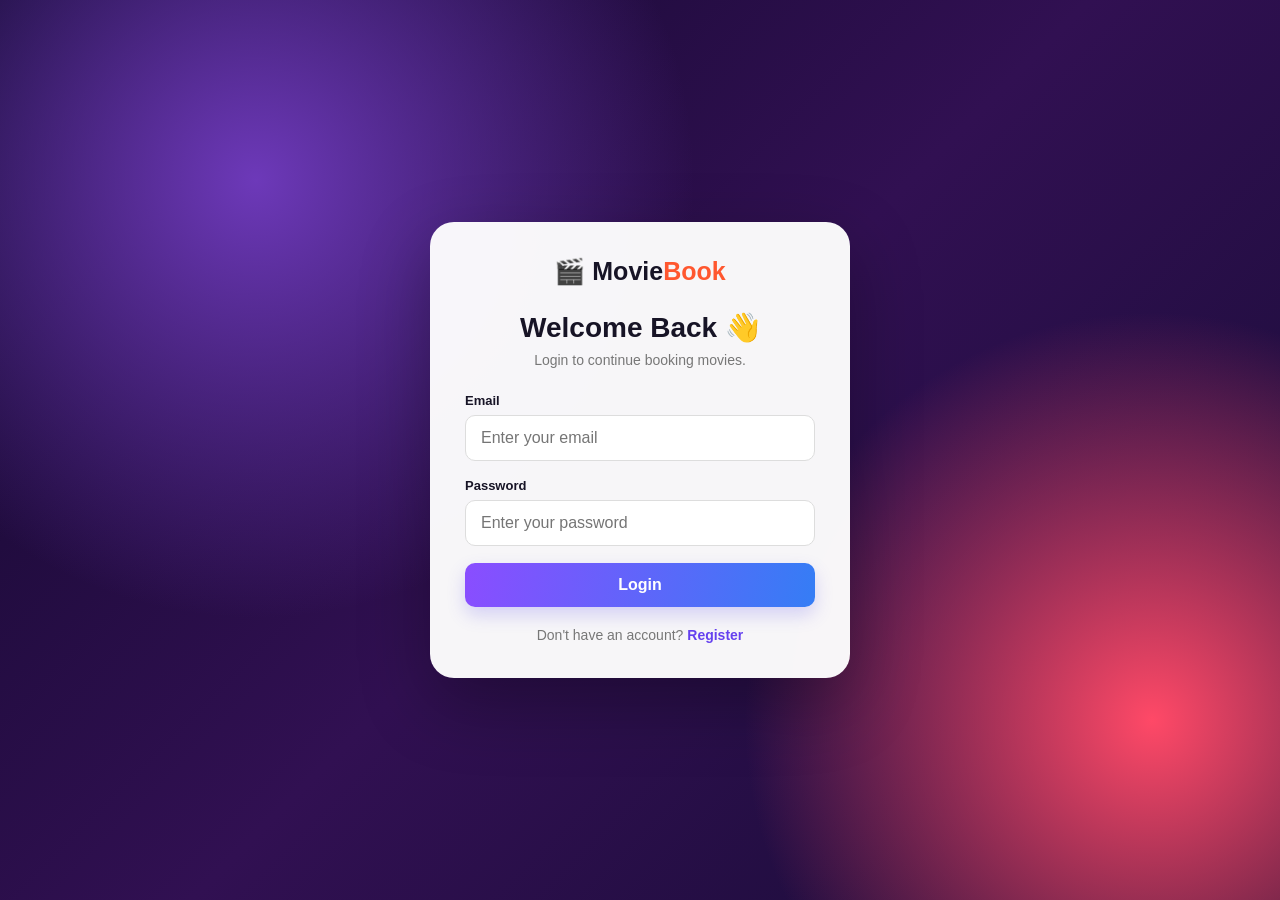
==== index.html @ e1b55282 "done!" ====
<!DOCTYPE html>
<html lang="en">

<head>

    <meta charset="UTF-8">

    <meta
        name="viewport"
        content="width=device-width, initial-scale=1.0"
    >

    <title>MovieBook</title>

    <link rel="stylesheet" href="style.css">

</head>

<body>

<header class="navbar">

    <div class="logo">
        🎬 Movie<span>Book</span>
    </div>

    <nav>

        <a href="#home">Home</a>

        <a href="#movies">Movies</a>

        <a href="#bookings">My Bookings</a>

    </nav>

    <div class="nav-actions">

        <span id="userName"></span>

        <button id="themeBtn">
            🌙
        </button>

        <button
            id="logoutBtn"
            class="logout-btn"
        >
            Logout
        </button>

    </div>

</header>


<main>

<!-- HERO -->

<section
    id="home"
    class="hero"
>

    <div class="hero-content">

        <p class="small-title">
            ✨ PREMIUM CINEMA EXPERIENCE
        </p>

        <h1>
            Dream Movies.
            <br>
            Premium Seats.
            <br>
            <span>Unforgettable Moments.</span>
        </h1>

        <p>
            Book your favourite movie,
            choose your perfect seat
            and enjoy the magic.
        </p>

        <button
            id="exploreBtn"
            class="primary-btn"
        >
            Explore Movies →
        </button>

    </div>

</section>


<!-- MOVIES -->

<section
    id="movies"
    class="section"
>

    <div class="section-header">

        <div>

            <p class="small-title">
                NOW SHOWING
            </p>

            <h2>Choose Your Movie</h2>

        </div>

        <input
            id="searchInput"
            type="text"
            placeholder="🔍 Search movie..."
        >

    </div>


    <div class="filters">

        <button
            class="filter-btn active"
            data-genre="All"
        >
            All
        </button>

        <button
            class="filter-btn"
            data-genre="Action"
        >
            Action
        </button>

        <button
            class="filter-btn"
            data-genre="Drama"
        >
            Drama
        </button>

        <button
            class="filter-btn"
            data-genre="Comedy"
        >
            Comedy
        </button>

        <button
            class="filter-btn"
            data-genre="Sci-Fi"
        >
            Sci-Fi
        </button>

    </div>


    <div
        id="movieContainer"
        class="movie-container"
    ></div>

</section>


<!-- BOOKING -->

<section
    id="bookingSection"
    class="section hidden"
>

    <div class="booking-top">

        <button
            id="backBtn"
            class="back-btn"
        >
            ← Back
        </button>

        <h2>Book Your Ticket</h2>

    </div>


    <div class="booking-layout">

        <div class="booking-main">

            <div
                id="selectedMovieInfo"
                class="selected-movie-info"
            ></div>


            <!-- DATE -->

            <div class="booking-box">

                <h3>Select Date</h3>

                <div
                    id="dateContainer"
                    class="date-container"
                ></div>

            </div>


            <!-- THEATRE -->

            <div class="booking-box">

                <h3>Select Theatre</h3>

                <div
                    id="theatreContainer"
                    class="theatre-container"
                ></div>

            </div>


            <!-- TIME -->

            <div class="booking-box">

                <h3>Select Show Time</h3>

                <div
                    id="timeContainer"
                    class="time-container"
                ></div>

            </div>


            <!-- SEATS -->

            <div class="booking-box">

                <div class="seat-header">

                    <h3>Select Seats</h3>

                    <div class="seat-legend">

                        <span>
                            <i class="available"></i>
                            Available
                        </span>

                        <span>
                            <i class="selected"></i>
                            Selected
                        </span>

                        <span>
                            <i class="booked"></i>
                            Booked
                        </span>

                    </div>

                </div>


                <div class="screen">
                    SCREEN
                </div>


                <div
                    id="seatContainer"
                    class="seat-container"
                ></div>

            </div>

        </div>


        <!-- SUMMARY -->

        <aside class="booking-summary">

            <h3>🎟️ Booking Summary</h3>

            <div id="summaryContent">

                <p>
                    Select your movie and seats.
                </p>

            </div>

            <button
                id="bookBtn"
                class="primary-btn full-btn"
            >
                Confirm Booking
            </button>

        </aside>

    </div>

</section>


<!-- BOOKINGS -->

<section
    id="bookings"
    class="section"
>

    <div class="section-header">

        <div>

            <p class="small-title">
                YOUR HISTORY
            </p>

            <h2>My Bookings</h2>

        </div>

        <button
            id="clearBookingsBtn"
            class="danger-btn"
        >
            Clear All
        </button>

    </div>


    <div
        id="bookingHistory"
        class="booking-history"
    ></div>

</section>

</main>


<div
    id="toast"
    class="toast"
>

    <span id="toastMessage"></span>

</div>


<script
    type="module"
    src="./js/app.js"
></script>

</body>
</html>
---- style.css ----
* {
    margin: 0;
    padding: 0;
    box-sizing: border-box;
}


html {
    scroll-behavior: smooth;
}


body {
    font-family:
        Arial,
        Helvetica,
        sans-serif;

    background:
        linear-gradient(
            135deg,
            #f8f5ff,
            #eeeaff,
            #f8f4ff
        );

    color: #171426;

    min-height: 100vh;

    transition:
        background .3s,
        color .3s;
}


button,
input {
    font: inherit;
}


button {
    cursor: pointer;
}


/* NAVBAR */

.navbar {

    width: calc(100% - 32px);

    margin: 16px auto;

    padding: 14px 24px;

    background:
        linear-gradient(
            110deg,
            #17112e,
            #281650,
            #18132e
        );

    border-radius: 16px;

    display: flex;

    align-items: center;

    justify-content: space-between;

    color: white;

    position: sticky;

    top: 12px;

    z-index: 100;

    box-shadow:
        0 12px 30px
        rgba(35, 20, 70, .22);
}


.logo {

    font-size: 25px;

    font-weight: 800;
}


.logo span,
.auth-logo span {
    color: #ff572f;
}


.navbar nav {

    display: flex;

    gap: 30px;
}


.navbar nav a {

    color: white;

    text-decoration: none;

    font-size: 14px;

    transition: .25s;
}


.navbar nav a:hover {
    color: #ffc928;
}


.nav-actions {

    display: flex;

    align-items: center;

    gap: 12px;
}


#userName {
    font-size: 14px;
}


#themeBtn {

    border: 0;

    background: transparent;

    color: white;

    font-size: 22px;

    padding: 5px;
}


.logout-btn {

    border: 0;

    padding: 10px 18px;

    border-radius: 8px;

    background: #ff4039;

    color: white;

    font-weight: 600;

    transition: .25s;
}


.logout-btn:hover {
    transform: translateY(-2px);
}


/* HERO */

.hero {

    max-width: 1250px;

    min-height: 390px;

    margin: 22px auto;

    border-radius: 24px;

    overflow: hidden;

    display: flex;

    align-items: center;

    padding: 55px;

    position: relative;

    color: white;

    background:

        radial-gradient(
            circle at 85% 25%,
            #ffbd48 0,
            transparent 20%
        ),

        radial-gradient(
            circle at 20% 100%,
            #ff416c 0,
            transparent 35%
        ),

        linear-gradient(
            115deg,
            #130d35,
            #32125e,
            #79265e,
            #e45d48
        );

    box-shadow:
        0 20px 50px
        rgba(61, 27, 100, .25);
}


.hero::after {

    content: "";

    position: absolute;

    width: 280px;

    height: 280px;

    right: 8%;

    top: 40px;

    border-radius: 50%;

    background:
        rgba(255, 255, 255, .08);

    filter: blur(5px);
}


.hero-content {

    max-width: 650px;

    position: relative;

    z-index: 1;
}


.small-title {

    color: #7652ff;

    font-size: 12px;

    font-weight: 800;

    letter-spacing: 1.5px;

    margin-bottom: 10px;
}


.hero .small-title {
    color: #ffd23f;
}


.hero h1 {

    font-size: 47px;

    line-height: 1.05;

    margin-bottom: 18px;
}


.hero h1 span {

    color: #ffc928;

}


.hero p:not(.small-title) {

    max-width: 560px;

    line-height: 1.6;

    color: #eee8ff;

    margin-bottom: 25px;
}


/* BUTTON */

.primary-btn {

    border: 0;

    border-radius: 10px;

    padding: 13px 25px;

    color: white;

    font-weight: 700;

    background:
        linear-gradient(
            100deg,
            #8a4dff,
            #357df5
        );

    box-shadow:
        0 8px 18px
        rgba(85, 75, 230, .22);

    transition:
        transform .25s,
        box-shadow .25s;
}


.primary-btn:hover {

    transform:
        translateY(-3px);

    box-shadow:
        0 14px 25px
        rgba(85, 75, 230, .3);
}


/* SECTIONS */

.section {

    max-width: 1250px;

    margin: 30px auto;

    padding: 25px;
}


.section-header {

    display: flex;

    justify-content: space-between;

    align-items: center;

    margin-bottom: 22px;
}


.section-header h2 {

    font-size: 30px;
}


#searchInput {

    width: 250px;

    padding: 12px 16px;

    border: 1px solid #ddd8ed;

    border-radius: 12px;

    outline: none;

    background: white;

    transition: .25s;
}


#searchInput:focus {

    border-color: #7950ff;

    box-shadow:
        0 0 0 4px
        rgba(121, 80, 255, .1);
}


/* FILTER */

.filters {

    display: flex;

    gap: 10px;

    margin-bottom: 22px;

    flex-wrap: wrap;
}


.filter-btn {

    padding: 9px 20px;

    border: 1px solid #ddd8ed;

    border-radius: 30px;

    background: white;

    color: #342b55;

    transition: .25s;
}


.filter-btn:hover,
.filter-btn.active {

    background:
        linear-gradient(
            100deg,
            #7045ff,
            #4b7df8
        );

    color: white;

    border-color: transparent;

    transform:
        translateY(-2px);
}


/* MOVIE CARDS */

.movie-container {

    display: grid;

    grid-template-columns:
        repeat(3, 1fr);

    gap: 25px;
}


.movie-card {

    overflow: hidden;

    background: white;

    border-radius: 20px;

    box-shadow:
        0 12px 30px
        rgba(50, 30, 90, .1);

    transition:
        transform .3s,
        box-shadow .3s;
}


.movie-card:hover {

    transform:
        translateY(-7px);

    box-shadow:
        0 20px 40px
        rgba(50, 30, 90, .18);
}


.movie-card img {

    width: 100%;

    height: 205px;

    object-fit: cover;

    display: block;
}


.movie-info {

    padding: 18px;
}


.movie-info h3 {

    font-size: 21px;

    margin-bottom: 10px;
}


.movie-meta {

    display: flex;

    justify-content: space-between;

    color: #7550ff;

    font-size: 13px;

    margin-bottom: 13px;
}


.movie-info p {

    color: #555;

    font-size: 14px;

    margin-bottom: 15px;
}


.movie-info .primary-btn {

    width: 100%;
}


/* BOOKING */

.booking-top {

    display: flex;

    align-items: center;

    gap: 20px;

    margin-bottom: 25px;
}


.booking-top h2 {
    font-size: 30px;
}


.back-btn {

    border: 0;

    background: transparent;

    font-weight: 600;
}


.booking-layout {

    display: grid;

    grid-template-columns:
        minmax(0, 2fr)
        340px;

    gap: 25px;

    align-items: start;
}


.booking-main {

    display: flex;

    flex-direction: column;

    gap: 22px;
}


.selected-movie-info {

    padding: 20px;

    border-radius: 20px;

    background:
        linear-gradient(
            110deg,
            #201343,
            #3b1d69
        );

    color: white;

    display: flex;

    align-items: center;

    gap: 20px;

    box-shadow:
        0 15px 35px
        rgba(42, 19, 79, .2);
}


.selected-movie-info img {

    width: 95px;

    height: 120px;

    object-fit: cover;

    border-radius: 12px;
}


.selected-movie-info h2 {

    margin-bottom: 5px;
}


.selected-movie-info .small-title {

    color: #ffc928;

    margin-bottom: 4px;
}


.booking-box,
.booking-summary {

    background: white;

    border-radius: 20px;

    padding: 25px;

    box-shadow:
        0 10px 28px
        rgba(50, 30, 90, .08);
}


.booking-box h3 {

    margin-bottom: 18px;
}


/* DATE */

.date-container,
.time-container {

    display: flex;

    gap: 10px;

    flex-wrap: wrap;
}


.date-container button,
.time-container button {

    border: 1px solid #ddd;

    background: white;

    border-radius: 10px;

    padding: 12px 18px;

    transition: .25s;
}


.date-container button:hover,
.time-container button:hover,
.date-container button.active,
.time-container button.active {

    background: #ff4039;

    color: white;

    border-color: #ff4039;

    transform:
        translateY(-2px);
}


/* THEATRE */

.theatre-container {

    display: flex;

    flex-direction: column;

    gap: 10px;
}


.theatre-container button {

    border: 1px solid #ddd;

    background: white;

    border-radius: 10px;

    padding: 14px;

    display: flex;

    justify-content: space-between;

    transition: .25s;
}


.theatre-container button:hover,
.theatre-container button.active {

    border-color: #7650ff;

    box-shadow:
        0 0 0 2px
        rgba(118, 80, 255, .1);

    transform:
        translateX(3px);
}


/* SEATS */

.seat-header {

    display: flex;

    justify-content: space-between;

    align-items: center;

    gap: 15px;
}


.seat-legend {

    display: flex;

    gap: 12px;

    font-size: 12px;
}


.seat-legend span {

    display: flex;

    align-items: center;

    gap: 5px;
}


.seat-legend i {

    width: 13px;

    height: 13px;

    border-radius: 3px;

    display: inline-block;
}


.available {
    background: #ddd;
}


.selected {
    background: #ff4039;
}


.booked {
    background: #444;
}


.screen {

    width: 75%;

    height: 28px;

    margin: 30px auto;

    text-align: center;

    padding: 7px;

    background: #ddd;

    border-radius:
        50% 50% 8px 8px;

    font-size: 11px;
}


.seat-container {

    display: flex;

    flex-direction: column;

    gap: 9px;
}


.seat-row {

    display: flex;

    justify-content: center;

    gap: 8px;

    align-items: center;
}


.seat-row strong {

    width: 22px;

    text-align: center;
}


.seat {

    width: 38px;

    height: 36px;

    border: 0;

    border-radius: 7px;

    background: #ddd;

    transition: .2s;
}


.seat:hover {

    transform:
        translateY(-2px);

    background: #cfc8ff;
}


.seat.selected {

    background: #ff4039;

    color: white;
}


.seat.booked {

    background: #444;

    color: white;

    cursor: not-allowed;
}


/* SUMMARY */

.booking-summary {

    position: sticky;

    top: 90px;
}


.booking-summary h3 {

    margin-bottom: 15px;
}


.summary-row {

    display: flex;

    justify-content: space-between;

    gap: 15px;

    padding: 13px 0;

    border-bottom: 1px solid #eee;

    font-size: 14px;
}


.summary-row strong {

    text-align: right;
}


.total {

    margin-top: 20px;

    color: #241548;
}


.full-btn {

    width: 100%;

    margin-top: 18px;
}


/* HISTORY */

.booking-history {

    display: flex;

    flex-direction: column;

    gap: 15px;
}


.booking-card {

    background: white;

    padding: 20px;

    border-radius: 16px;

    display: flex;

    justify-content: space-between;

    gap: 20px;

    box-shadow:
        0 8px 25px
        rgba(50, 30, 90, .08);

    transition: .25s;
}


.booking-card:hover {

    transform:
        translateY(-3px);
}


.booking-card h3 {
    margin-bottom: 10px;
}


.booking-card p {

    font-size: 14px;

    color: #666;

    margin-top: 5px;
}


.booking-right {

    display: flex;

    flex-direction: column;

    align-items: flex-end;

    gap: 15px;
}


.booking-right strong {

    font-size: 20px;

    color: #5b36d6;
}


.cancel-btn,
.danger-btn {

    border: 0;

    border-radius: 8px;

    padding: 9px 15px;

    background: #ff4039;

    color: white;

    font-weight: 600;
}


.empty-bookings {

    text-align: center;

    background: white;

    border-radius: 20px;

    padding: 55px;

    box-shadow:
        0 8px 25px
        rgba(50, 30, 90, .08);
}


.empty-bookings div {

    font-size: 45px;

    margin-bottom: 12px;
}


.empty-bookings p {

    color: #777;

    margin-top: 8px;
}


/* LOGIN */

.login-body {

    min-height: 100vh;

    display: flex;

    align-items: center;

    justify-content: center;

    background:
        radial-gradient(
            circle at 20% 20%,
            #6d39b9,
            transparent 35%
        ),

        radial-gradient(
            circle at 90% 80%,
            #ff4967,
            transparent 30%
        ),

        linear-gradient(
            135deg,
            #11082c,
            #311052,
            #170c35
        );
}


.login-page {

    width: 100%;

    padding: 20px;
}


.auth-container {

    width: 420px;

    max-width: 100%;

    margin: auto;

    padding: 35px;

    border-radius: 24px;

    background:
        rgba(255,255,255,.96);

    box-shadow:
        0 25px 70px
        rgba(0,0,0,.3);
}


.auth-form {

    display: flex;

    flex-direction: column;
}


.auth-logo {

    text-align: center;

    font-size: 25px;

    font-weight: 800;

    margin-bottom: 25px;
}


.auth-form h2 {

    text-align: center;

    font-size: 28px;

    margin-bottom: 8px;
}


.auth-subtitle {

    text-align: center;

    color: #777;

    font-size: 14px;

    margin-bottom: 25px;
}


.input-group {

    display: flex;

    flex-direction: column;

    gap: 7px;

    margin-bottom: 17px;
}


.input-group label {

    font-size: 13px;

    font-weight: 700;
}


.input-group input {

    padding: 13px 15px;

    border-radius: 10px;

    border: 1px solid #ddd;

    outline: none;

    transition: .25s;
}


.input-group input:focus {

    border-color: #7650ff;

    box-shadow:
        0 0 0 4px
        rgba(118,80,255,.1);
}


.auth-btn {
    width: 100%;
}


.switch-text {

    text-align: center;

    margin-top: 20px;

    color: #777;

    font-size: 14px;
}


.switch-text button {

    border: 0;

    background: transparent;

    color: #6541ef;

    font-weight: 700;
}


/* TOAST */

.toast {

    position: fixed;

    left: 50%;

    bottom: 25px;

    transform:
        translate(-50%, 100px);

    padding: 13px 22px;

    border-radius: 10px;

    background: #211536;

    color: white;

    opacity: 0;

    transition: .3s;

    z-index: 500;
}


.toast.show {

    opacity: 1;

    transform:
        translate(-50%, 0);
}


.hidden {
    display: none !important;
}


.empty {

    grid-column: 1 / -1;

    text-align: center;

    padding: 40px;
}


/* DARK MODE */

body.dark {

    background:
        linear-gradient(
            135deg,
            #100c1d,
            #171029,
            #0e0b18
        );

    color: white;
}


body.dark .section,
body.dark .booking-box,
body.dark .booking-summary,
body.dark .movie-card,
body.dark .booking-card,
body.dark .empty-bookings {

    color: white;
}


body.dark .movie-card,
body.dark .booking-box,
body.dark .booking-summary,
body.dark .booking-card,
body.dark .empty-bookings,
body.dark #searchInput,
body.dark .filter-btn,
body.dark .date-container button,
body.dark .time-container button,
body.dark .theatre-container button {

    background: #211a31;

    border-color: #3a304c;

    color: white;
}


body.dark .movie-info p,
body.dark .booking-card p {

    color: #bbb;
}


body.dark .summary-row {

    border-color: #3a304c;
}


/* RESPONSIVE */

@media (max-width: 900px) {

    .movie-container {

        grid-template-columns:
            repeat(2, 1fr);

    }


    .booking-layout {

        grid-template-columns: 1fr;

    }


    .booking-summary {

        position: static;

    }

}


@media (max-width: 650px) {

    .navbar {

        flex-wrap: wrap;

        gap: 15px;

    }


    .navbar nav {

        order: 3;

        width: 100%;

        justify-content: center;

    }


    .hero {

        margin: 15px;

        padding: 35px 25px;

        min-height: 400px;

    }


    .hero h1 {

        font-size: 34px;

    }


    .section {

        padding: 18px;

    }


    .section-header {

        align-items: flex-start;

        flex-direction: column;

        gap: 15px;

    }


    #searchInput {

        width: 100%;

    }


    .movie-container {

        grid-template-columns: 1fr;

    }


    .selected-movie-info {

        align-items: flex-start;

    }


    .seat {

        width: 31px;

        height: 31px;

    }


    .seat-row {

        gap: 5px;

    }


    .booking-card {

        flex-direction: column;

    }


    .booking-right {

        align-items: flex-start;

    }

}
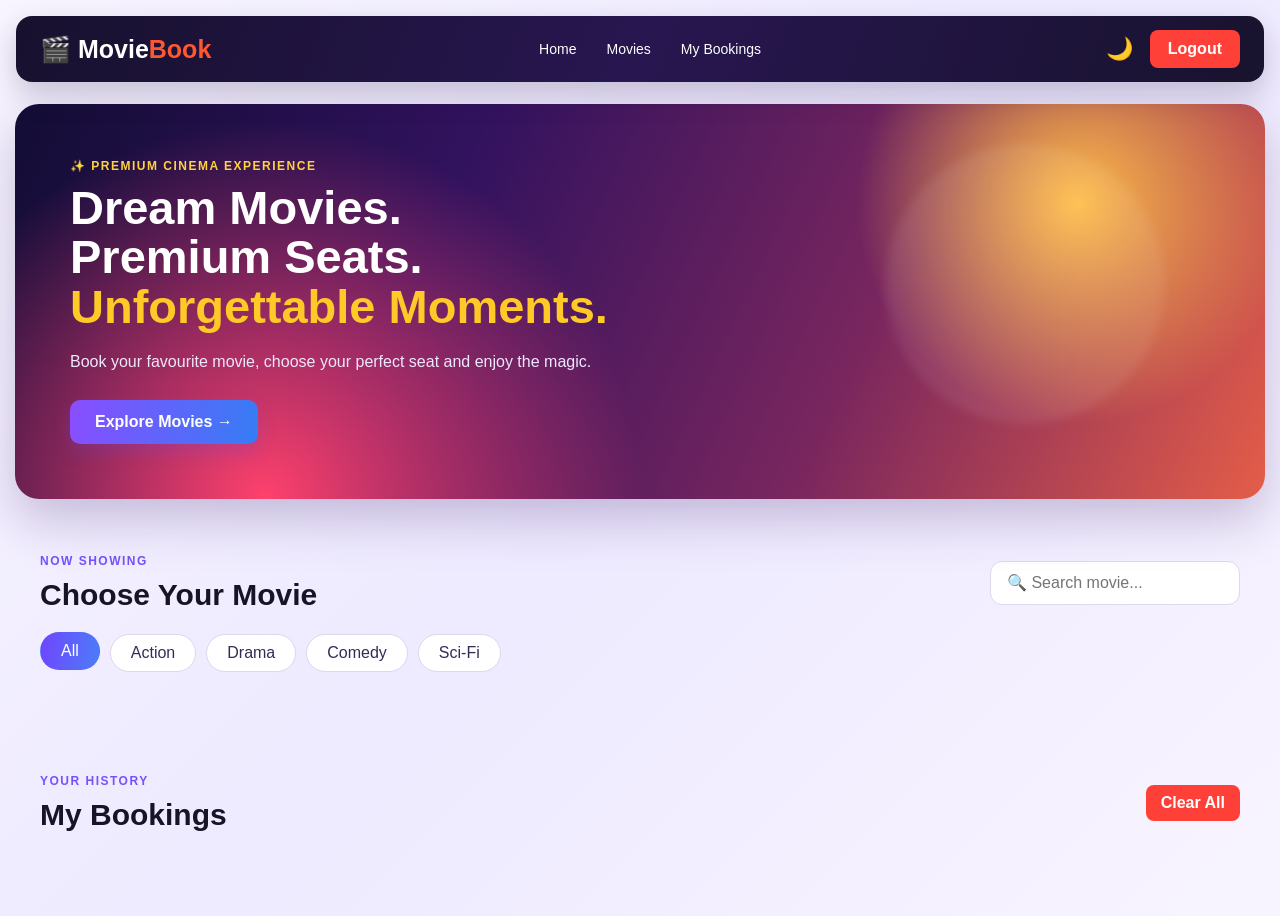
==== commit 03bf7984: "saved" ====
--- a/index.html
+++ b/index.html
@@ -1,19 +1,12 @@
 <!DOCTYPE html>
 <html lang="en">
-
 <head>
-
     <meta charset="UTF-8">
-
     <meta
         name="viewport"
-        content="width=device-width, initial-scale=1.0"
-    >
-
+        content="width=device-width, initial-scale=1.0">
     <title>MovieBook</title>
-
     <link rel="stylesheet" href="style.css">
-
 </head>
 
 <body>
@@ -25,13 +18,9 @@
     </div>
 
     <nav>
-
         <a href="#home">Home</a>
-
         <a href="#movies">Movies</a>
-
         <a href="#bookings">My Bookings</a>
-
     </nav>
 
     <div class="nav-actions">
@@ -44,11 +33,10 @@
 
         <button
             id="logoutBtn"
-            class="logout-btn"
-        >
+            class="logout-btn">
             Logout
         </button>
-
+        
     </div>
 
 </header>
